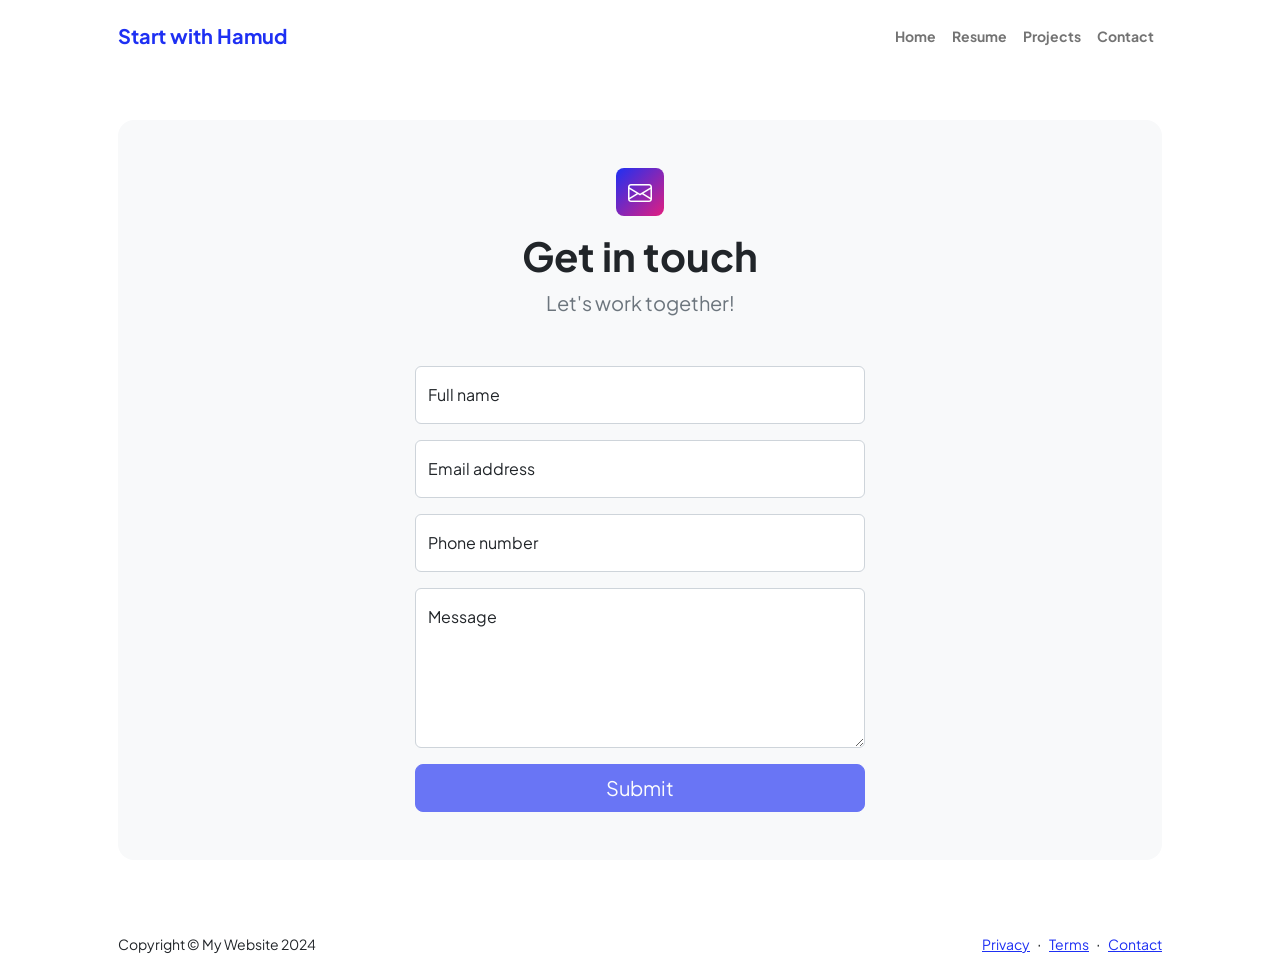
==== contact.html @ 252c87dd "personal" ====
<!DOCTYPE html>
<html lang="en">
    <head>
        <meta charset="utf-8" />
        <meta name="viewport" content="width=device-width, initial-scale=1, shrink-to-fit=no" />
        <meta name="description" content />
        <meta name="author" content />
        <title>Modern Business - Start with Hamud</title>
        <!-- Favicon-->
        <link rel="icon" type="image/x-icon" href="assets/favicon.ico" />
        <!-- Custom Google font-->
        <link rel="preconnect" href="https://fonts.googleapis.com" />
        <link rel="preconnect" href="https://fonts.gstatic.com" crossorigin />
        <link href="https://fonts.googleapis.com/css2?family=Plus+Jakarta+Sans:wght@100;200;300;400;500;600;700;800;900&amp;display=swap" rel="stylesheet" />
        <!-- Bootstrap icons-->
        <link href="https://cdn.jsdelivr.net/npm/bootstrap-icons@1.8.1/font/bootstrap-icons.css" rel="stylesheet" />
        <!-- Core theme CSS (includes Bootstrap)-->
        <link href="css/styles.css" rel="stylesheet" />
    </head>
    <body class="d-flex flex-column">
        <main class="flex-shrink-0">
            <!-- Navigation-->
            <nav class="navbar navbar-expand-lg navbar-light bg-white py-3">
                <div class="container px-5">
                    <a class="navbar-brand" href="index.html"><span class="fw-bolder text-primary">Start with Hamud</span></a>
                    <button class="navbar-toggler" type="button" data-bs-toggle="collapse" data-bs-target="#navbarSupportedContent" aria-controls="navbarSupportedContent" aria-expanded="false" aria-label="Toggle navigation"><span class="navbar-toggler-icon"></span></button>
                    <div class="collapse navbar-collapse" id="navbarSupportedContent">
                        <ul class="navbar-nav ms-auto mb-2 mb-lg-0 small fw-bolder">
                            <li class="nav-item"><a class="nav-link" href="index.html">Home</a></li>
                            <li class="nav-item"><a class="nav-link" href="resume.html">Resume</a></li>
                            <li class="nav-item"><a class="nav-link" href="projects.html">Projects</a></li>
                            <li class="nav-item"><a class="nav-link" href="contact.html">Contact</a></li>
                        </ul>
                    </div>
                </div>
            </nav>
            <!-- Page content-->
            <section class="py-5">
                <div class="container px-5">
                    <!-- Contact form-->
                    <div class="bg-light rounded-4 py-5 px-4 px-md-5">
                        <div class="text-center mb-5">
                            <div class="feature bg-primary bg-gradient-primary-to-secondary text-white rounded-3 mb-3"><i class="bi bi-envelope"></i></div>
                            <h1 class="fw-bolder">Get in touch</h1>
                            <p class="lead fw-normal text-muted mb-0">Let's work together!</p>
                        </div>
                        <div class="row gx-5 justify-content-center">
                            <div class="col-lg-8 col-xl-6">
                                <!-- * * * * * * * * * * * * * * *-->
                                <!-- * * SB Forms Contact Form * *-->
                                <!-- * * * * * * * * * * * * * * *-->
                                <!-- This form is pre-integrated with SB Forms.-->
                                <!-- To make this form functional, sign up at-->
                                <!-- https://startbootstrap.com/solution/contact-forms-->
                                <!-- to get an API token!-->
                                <form id="contactForm" data-sb-form-api-token="API_TOKEN">
                                    <!-- Name input-->
                                    <div class="form-floating mb-3">
                                        <input class="form-control" id="name" type="text" placeholder="Enter your name..." data-sb-validations="required" />
                                        <label for="name">Full name</label>
                                        <div class="invalid-feedback" data-sb-feedback="name:required">A name is required.</div>
                                    </div>
                                    <!-- Email address input-->
                                    <div class="form-floating mb-3">
                                        <input class="form-control" id="email" type="email" placeholder="name@example.com" data-sb-validations="required,email" />
                                        <label for="email">Email address</label>
                                        <div class="invalid-feedback" data-sb-feedback="email:required">An email is required.</div>
                                        <div class="invalid-feedback" data-sb-feedback="email:email">Email is not valid.</div>
                                    </div>
                                    <!-- Phone number input-->
                                    <div class="form-floating mb-3">
                                        <input class="form-control" id="phone" type="tel" placeholder="(123) 456-7890" data-sb-validations="required" />
                                        <label for="phone">Phone number</label>
                                        <div class="invalid-feedback" data-sb-feedback="phone:required">A phone number is required.</div>
                                    </div>
                                    <!-- Message input-->
                                    <div class="form-floating mb-3">
                                        <textarea class="form-control" id="message" type="text" placeholder="Enter your message here..." style="height: 10rem" data-sb-validations="required"></textarea>
                                        <label for="message">Message</label>
                                        <div class="invalid-feedback" data-sb-feedback="message:required">A message is required.</div>
                                    </div>
                                    <!-- Submit success message-->
                                    <!---->
                                    <!-- This is what your users will see when the form-->
                                    <!-- has successfully submitted-->
                                    <div class="d-none" id="submitSuccessMessage">
                                        <div class="text-center mb-3">
                                            <div class="fw-bolder">Form submission successful!</div>
                                            
                                            <br />
                                        </div>
                                    </div>
                                    <!-- Submit error message-->
                                    <!---->
                                    <!-- This is what your users will see when there is-->
                                    <!-- an error submitting the form-->
                                    <div class="d-none" id="submitErrorMessage"><div class="text-center text-danger mb-3">Error sending message!</div></div>
                                    <!-- Submit Button-->
                                    <div class="d-grid"><button class="btn btn-primary btn-lg disabled" id="submitButton" type="submit">Submit</button></div>
                                </form>
                            </div>
                        </div>
                    </div>
                </div>
            </section>
        </main>
        <!-- Footer-->
        <footer class="bg-white py-4 mt-auto">
            <div class="container px-5">
                <div class="row align-items-center justify-content-between flex-column flex-sm-row">
                    <div class="col-auto"><div class="small m-0">Copyright &copy; My Website 2024</div></div>
                    <div class="col-auto">
                        <a class="small" href="#!">Privacy</a>
                        <span class="mx-1">&middot;</span>
                        <a class="small" href="#!">Terms</a>
                        <span class="mx-1">&middot;</span>
                        <a class="small" href="#!">Contact</a>
                    </div>
                </div>
            </div>
        </footer>
        <!-- Bootstrap core JS-->
        <script src="https://cdn.jsdelivr.net/npm/bootstrap@5.2.3/dist/js/bootstrap.bundle.min.js"></script>
        <!-- Core theme JS-->
        <script src="js/scripts.js"></script>
        <!-- * * * * * * * * * * * * * * * * * * * * * * * * * * * * * * * * * * * * * * * *-->
        <!-- * *                               SB Forms JS                               * *-->
        <!-- * * Activate your form at https://startbootstrap.com/solution/contact-forms * *-->
        <!-- * * * * * * * * * * * * * * * * * * * * * * * * * * * * * * * * * * * * * * * *-->
        <script src="https://cdn.startbootstrap.com/sb-forms-latest.js"></script>
    </body>
</html>
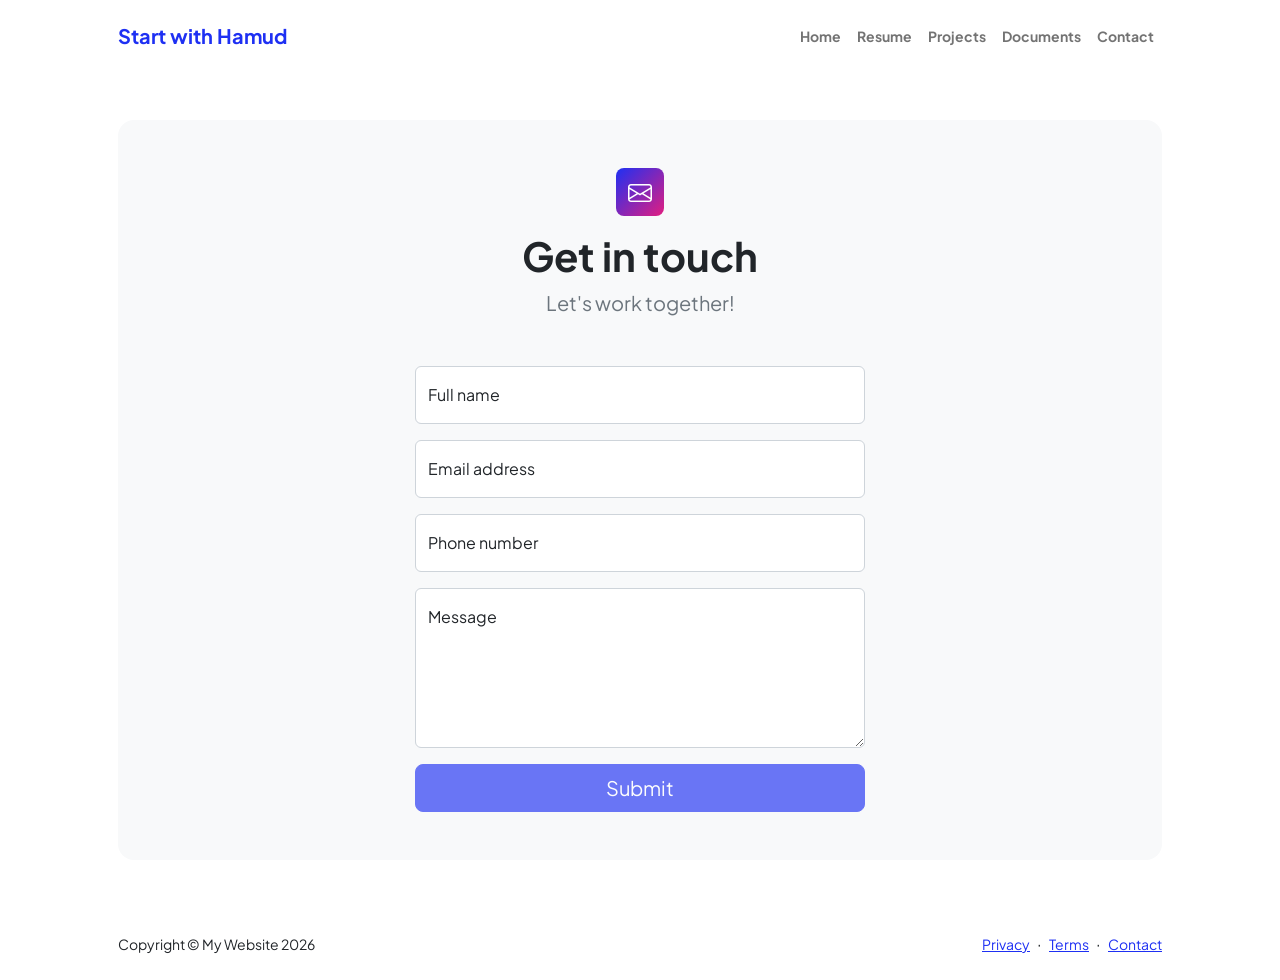
==== commit af5f60cb: "Add Documents page, enhanced skills, richer projects, dynamic year - New documents.html: preview + d" ====
--- a/contact.html
+++ b/contact.html
@@ -29,6 +29,7 @@
                             <li class="nav-item"><a class="nav-link" href="index.html">Home</a></li>
                             <li class="nav-item"><a class="nav-link" href="resume.html">Resume</a></li>
                             <li class="nav-item"><a class="nav-link" href="projects.html">Projects</a></li>
+                            <li class="nav-item"><a class="nav-link" href="documents.html">Documents</a></li>
                             <li class="nav-item"><a class="nav-link" href="contact.html">Contact</a></li>
                         </ul>
                     </div>
@@ -108,7 +109,7 @@
         <footer class="bg-white py-4 mt-auto">
             <div class="container px-5">
                 <div class="row align-items-center justify-content-between flex-column flex-sm-row">
-                    <div class="col-auto"><div class="small m-0">Copyright &copy; My Website 2024</div></div>
+                    <div class="col-auto"><div class="small m-0">Copyright &copy; My Website <span id="currentYear">2024</span></div></div>
                     <div class="col-auto">
                         <a class="small" href="#!">Privacy</a>
                         <span class="mx-1">&middot;</span>
